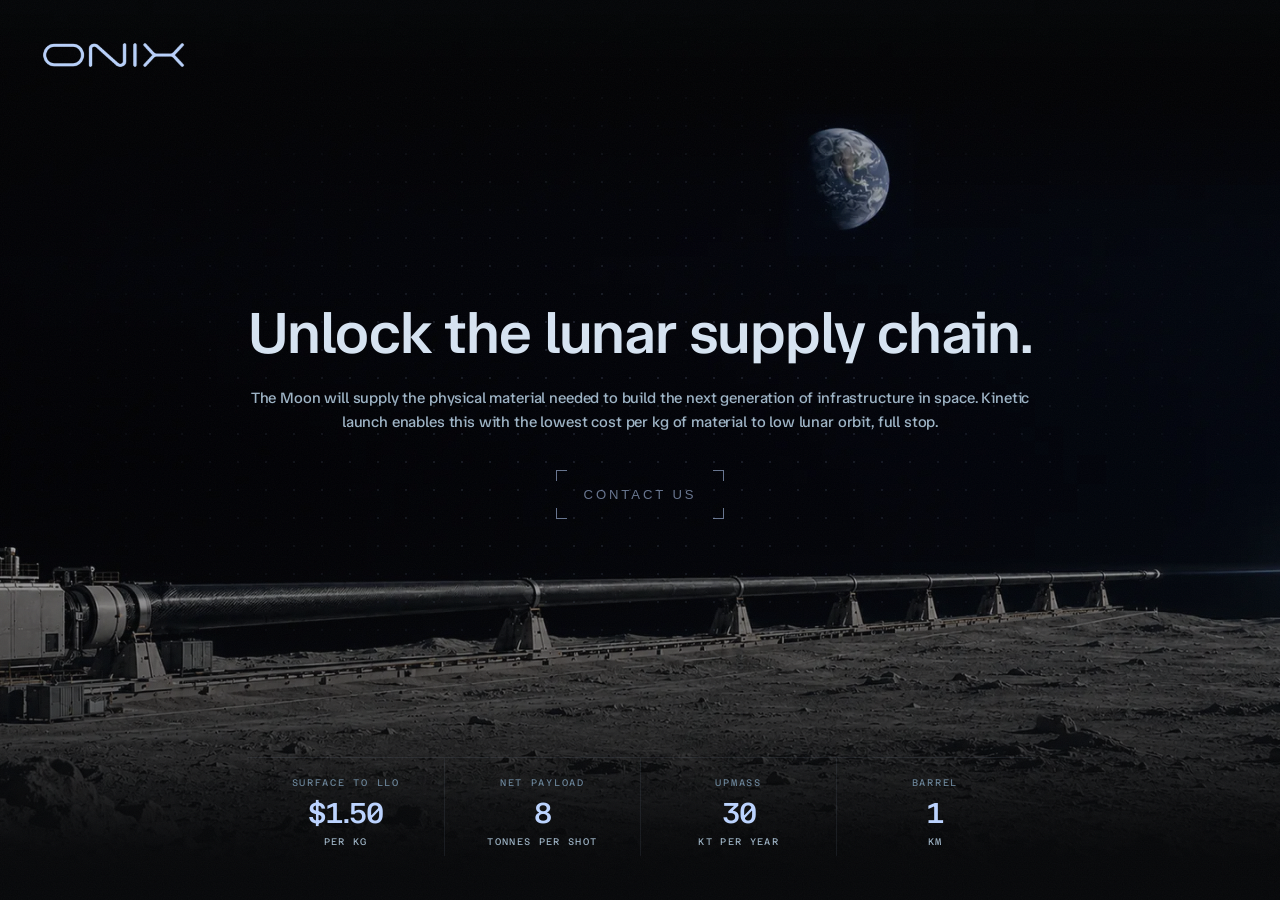
==== index.html @ 610a6900 "Initial Onix public site." ====
<!doctype html>
<html lang="en">
<head>
<meta charset="utf-8" />
<meta name="viewport" content="width=device-width, initial-scale=1" />
<title>Onix Lunar Corp — Unlock the lunar supply chain</title>
<meta name="description" content="The Moon will supply the physical material needed to build the next generation of infrastructure in space. Kinetic launch enables this with the lowest cost per kg of material to low lunar orbit." />
<meta name="theme-color" content="#07080a" />
<link rel="icon" href="assets/favicon.svg" type="image/svg+xml" />
<link rel="icon" href="assets/favicon-32.png" type="image/png" sizes="32x32" />
<link rel="apple-touch-icon" href="assets/favicon-180.png" />
<meta property="og:type" content="website" />
<meta property="og:title" content="Onix Lunar Corp — Unlock the lunar supply chain" />
<meta property="og:description" content="The Moon will supply the physical material needed to build the next generation of infrastructure in space." />
<meta property="og:image" content="assets/og.jpg" />
<meta name="twitter:card" content="summary_large_image" />
<link rel="preconnect" href="https://api.fontshare.com" />
<link rel="preconnect" href="https://cdn.fontshare.com" crossorigin />
<link rel="preconnect" href="https://fonts.googleapis.com" />
<link rel="preconnect" href="https://fonts.gstatic.com" crossorigin />
<link rel="preload" as="image" href="assets/hero-1800.webp" imagesrcset="assets/hero-800.webp 800w, assets/hero-1200.webp 1200w, assets/hero-1800.webp 1800w, assets/hero-2560.webp 2560w" />
<link href="https://api.fontshare.com/v2/css?f[]=switzer@300,400&f[]=satoshi@400,500,700&display=swap" rel="stylesheet" />
<link href="https://fonts.googleapis.com/css2?family=Azeret+Mono:wght@400;500&family=TASA+Orbiter:wght@500;600;700&display=swap" rel="stylesheet" />
<link rel="stylesheet" href="styles.css" />
</head>
<body class="landing">

<div class="grain" aria-hidden="true"></div>

<a class="wordmark" href="/" aria-label="Onix Lunar Corp, home">
  <picture>
    <source type="image/webp" srcset="assets/onix-logo-header.webp" />
    <img class="wordmark-img" src="assets/onix-logo-header.png" width="470" height="96" alt="Onix" />
  </picture>
</a>

<main class="stage">
  <picture class="hero-plate">
    <source type="image/webp"
            srcset="assets/hero-800.webp 800w, assets/hero-1200.webp 1200w, assets/hero-1800.webp 1800w, assets/hero-2560.webp 2560w"
            sizes="100vw" />
    <img src="assets/hero-1800.jpg"
         srcset="assets/hero-800.jpg 800w, assets/hero-1200.jpg 1200w, assets/hero-1800.jpg 1800w, assets/hero-2560.jpg 2560w"
         sizes="100vw"
         alt="A gas gun on the lunar surface. The barrel runs along a ridge. Earth is above the horizon."
         fetchpriority="high" decoding="async" />
  </picture>

  <div class="dot-field" aria-hidden="true"></div>

  <div class="stage-copy">
    <div class="stage-copy-inner">
      <h1 class="hero-title">Unlock the lunar supply chain.</h1>
      <p class="hero-lede">
        The Moon will supply the physical material needed to build the next generation of
        infrastructure in space. Kinetic launch enables this with the lowest cost per kg of
        material to low lunar orbit, full stop.
      </p>
      <button class="signal" type="button" id="open-contact" aria-label="Contact us">
        <span class="signal-frame" aria-hidden="true">
          <span class="c tl"></span><span class="c tr"></span>
          <span class="c bl"></span><span class="c br"></span>
          <span class="e top"></span><span class="e right"></span>
          <span class="e bottom"></span><span class="e left"></span>
        </span>
        <span class="signal-label">Contact us</span>
      </button>
    </div>
  </div>

  <ul class="metrics" id="stat-strip" aria-label="Scale case"></ul>
</main>

<div class="modal" id="contact-modal" hidden>
  <button class="modal-backdrop" type="button" id="close-contact-backdrop" aria-label="Close"></button>
  <div class="modal-panel" role="dialog" aria-modal="true" aria-labelledby="contact-title">
    <button class="modal-close" type="button" id="close-contact" aria-label="Close">
      <svg viewBox="0 0 16 16" aria-hidden="true"><path d="M3 3l10 10M13 3 3 13" /></svg>
    </button>
    <h2 id="contact-title">Contact</h2>

    <form class="form" id="contact-form" name="contact" method="POST" data-netlify="true" netlify-honeypot="bot-field" novalidate>
      <input type="hidden" name="form-name" value="contact" />
      <p class="hp"><label>Leave this empty <input name="bot-field" tabindex="-1" autocomplete="off" /></label></p>

      <div class="field">
        <label for="f-name">Name</label>
        <input id="f-name" name="name" type="text" autocomplete="name" required />
      </div>
      <div class="field">
        <label for="f-email">Email</label>
        <input id="f-email" name="email" type="email" autocomplete="email" required />
      </div>
      <div class="field">
        <label for="f-msg">Message</label>
        <textarea id="f-msg" name="message" rows="3" required placeholder="Your message"></textarea>
      </div>

      <button class="button button-wide" type="submit">
        <span>Send</span>
        <svg viewBox="0 0 16 16" aria-hidden="true"><path d="M2 8h11M9 4l4 4-4 4" /></svg>
      </button>
      <p class="form-note" id="form-note" role="status" aria-live="polite">
        We reply from a company address.
        <a href="privacy.html">Privacy</a>
      </p>
    </form>
  </div>
</div>

<script src="data/site.data.js"></script>
<script src="main.js"></script>
</body>
</html>
---- styles.css ----
/* Onix Lunar Corp — single-viewport landing */

:root {
  --bg: #07080a;
  --hair: rgba(188, 212, 255, 0.08);
  --hair-strong: rgba(188, 212, 255, 0.2);
  /* Icy blue stack — matches the lunar render / deck cools */
  --ink: #d7e4f2;
  --ink-dim: #9eb4c6;
  --ink-faint: #6a8499;
  --ice: #bcd4ff;
  --accent: #ff6a00;
  --sans: "Satoshi", "Avenir Next", "Segoe UI", sans-serif;
  --display: "TASA Orbiter", "Satoshi", sans-serif;
  --signal: "Switzer", "Satoshi", sans-serif;
  --mono: "Azeret Mono", ui-monospace, "Cascadia Mono", monospace;
  --gutter: clamp(18px, 3.5vw, 40px);
  --ease: cubic-bezier(0.16, 1, 0.3, 1);
}

*,
*::before,
*::after { box-sizing: border-box; }

html, body {
  height: 100%;
  margin: 0;
}

html {
  -webkit-text-size-adjust: 100%;
}

body.landing {
  overflow: hidden;
  background: var(--bg);
  color: var(--ink);
  font-family: var(--sans);
  font-size: 16.5px;
  font-weight: 400;
  line-height: 1.55;
  letter-spacing: -0.011em;
  font-feature-settings: "ss01" on, "ss03" on;
  -webkit-font-smoothing: antialiased;
  -moz-osx-font-smoothing: grayscale;
  text-rendering: optimizeLegibility;
}

img, svg { display: block; max-width: 100%; }
::selection { background: rgba(188, 212, 255, 0.22); color: #07080a; }
:focus-visible { outline: 1px solid var(--accent); outline-offset: 3px; }

.grain {
  position: fixed;
  inset: 0;
  z-index: 40;
  pointer-events: none;
  opacity: 0.038;
  background-image: url("data:image/svg+xml,%3Csvg xmlns='http://www.w3.org/2000/svg' width='160' height='160'%3E%3Cfilter id='n'%3E%3CfeTurbulence type='fractalNoise' baseFrequency='0.85' numOctaves='3' stitchTiles='stitch'/%3E%3C/filter%3E%3Crect width='160' height='160' filter='url(%23n)'/%3E%3C/svg%3E");
}

/* ── Logo — custom ONIX wordmark, far left ───────────────── */

.wordmark {
  position: fixed;
  top: var(--gutter);
  left: var(--gutter);
  z-index: 30;
  display: inline-flex;
  align-items: center;
  text-decoration: none;
  color: var(--ink);
}

.wordmark-img {
  display: block;
  height: clamp(22px, 2.6vw, 30px);
  width: auto;
  max-width: min(42vw, 220px);
}

/* ── Stage ───────────────────────────────────────────────── */

.stage {
  position: relative;
  display: flex;
  flex-direction: column;
  height: 100svh;
  height: 100dvh;
  isolation: isolate;
}

.hero-plate {
  position: absolute;
  inset: 0;
  z-index: -1;
}

.hero-plate img {
  width: 100%;
  height: 100%;
  object-fit: cover;
  object-position: 50% 42%;
}

.hero-plate::after {
  content: "";
  position: absolute;
  inset: 0;
  background:
    linear-gradient(to top, var(--bg) 0%, rgba(7, 8, 10, 0.72) 14%, rgba(7, 8, 10, 0.18) 48%, rgba(7, 8, 10, 0.38) 100%);
}

.dot-field {
  position: absolute;
  inset: 0;
  z-index: 0;
  pointer-events: none;
  opacity: 0.22;
  background-image: radial-gradient(circle, rgba(188, 212, 255, 0.55) 0.7px, transparent 0.8px);
  background-size: 28px 28px;
  background-position: 0 0;
  mask-image: radial-gradient(ellipse 70% 60% at 50% 45%, black 20%, transparent 75%);
  -webkit-mask-image: radial-gradient(ellipse 70% 60% at 50% 45%, black 20%, transparent 75%);
  animation: dot-breathe 9s ease-in-out infinite;
}

@keyframes dot-breathe {
  0%, 100% { opacity: 0.12; }
  50% { opacity: 0.28; }
}

.stage-copy {
  position: relative;
  z-index: 1;
  flex: 1;
  display: flex;
  flex-direction: column;
  align-items: center;
  justify-content: center;
  text-align: center;
  padding: calc(var(--gutter) + 48px) var(--gutter) 24px;
  animation: rise 0.9s var(--ease) both;
}

.stage-copy-inner {
  display: flex;
  flex-direction: column;
  align-items: center;
  width: fit-content;
  max-width: 100%;
}

.hero-title {
  margin: 0;
  font-family: var(--display);
  font-size: clamp(1.7rem, 4.6vw, 3.75rem);
  font-weight: 600;
  line-height: 1.08;
  letter-spacing: -0.02em;
  white-space: nowrap;
  color: var(--ink);
}

.hero-lede {
  /* width:0 / min-width:100% — wrap to title width; do not widen the block */
  margin: 22px 0 0;
  width: 0;
  min-width: 100%;
  font-family: var(--display);
  font-size: clamp(0.95rem, 1.15vw, 1.05rem);
  font-weight: 500;
  line-height: 1.55;
  color: var(--ink-dim);
  letter-spacing: -0.01em;
  animation: rise 0.9s var(--ease) 0.08s both;
}

.stage-copy .signal {
  margin-top: 36px;
  animation: rise 0.9s var(--ease) 0.16s both;
}

/* ── Metrics — single bottom row ─────────────────────────── */

.metrics {
  position: relative;
  z-index: 1;
  display: grid;
  grid-template-columns: repeat(4, minmax(0, 1fr));
  gap: 0;
  width: var(--band, min(720px, calc(100% - var(--gutter) * 2)));
  margin: 0 auto;
  padding: 0 0 calc(var(--gutter) + 4px);
  list-style: none;
  border-top: 1px solid var(--hair);
  animation: rise 0.9s var(--ease) 0.22s both;
}

.metrics li {
  min-width: 0;
  padding: 18px 14px 6px;
  border: 0;
  text-align: center;
}

.metrics li + li {
  border-left: 1px solid var(--hair);
}

.stat-label {
  display: block;
  font-family: var(--mono);
  font-size: 0.6rem;
  text-transform: uppercase;
  letter-spacing: 0.18em;
  color: var(--ink-faint);
}

.stat-value {
  display: block;
  margin-top: 8px;
  font-family: var(--display);
  font-size: clamp(1.4rem, 2.3vw, 1.95rem);
  font-weight: 600;
  letter-spacing: -0.03em;
  line-height: 1;
  font-variant-numeric: tabular-nums;
  color: var(--ice);
}

.stat-unit {
  display: block;
  margin-top: 7px;
  font-family: var(--mono);
  font-size: 0.6rem;
  text-transform: uppercase;
  letter-spacing: 0.14em;
  color: var(--ink-dim);
}

@keyframes rise {
  from { opacity: 0; transform: translateY(14px); }
  to { opacity: 1; transform: none; }
}

/* ── Signal CTA — crop marks, type only ──────────────────── */

.signal {
  --signal-line: 1px;
  --signal-ink: rgba(188, 212, 255, 0.55);
  position: relative;
  display: inline-flex;
  align-items: center;
  justify-content: center;
  margin: 0;
  padding: 18px 28px;
  border: 0;
  background: transparent;
  color: var(--ink);
  cursor: pointer;
}

.signal-frame {
  position: absolute;
  inset: 0;
  pointer-events: none;
}

.signal-frame .c {
  position: absolute;
  width: 11px;
  height: 11px;
  border-color: var(--signal-ink);
  border-style: solid;
  border-width: 0;
}

.signal-frame .tl { top: 0; left: 0; border-top-width: var(--signal-line); border-left-width: var(--signal-line); }
.signal-frame .tr { top: 0; right: 0; border-top-width: var(--signal-line); border-right-width: var(--signal-line); }
.signal-frame .bl { bottom: 0; left: 0; border-bottom-width: var(--signal-line); border-left-width: var(--signal-line); }
.signal-frame .br { bottom: 0; right: 0; border-bottom-width: var(--signal-line); border-right-width: var(--signal-line); }

/* Mid-edges: same 1px ink; length only changes */
.signal-frame .e {
  position: absolute;
  background: var(--signal-ink);
  transition: width 0.45s var(--ease), height 0.45s var(--ease);
}

.signal-frame .e.top,
.signal-frame .e.bottom {
  left: 50%;
  width: 0;
  height: var(--signal-line);
  transform: translateX(-50%);
}

.signal-frame .e.left,
.signal-frame .e.right {
  top: 50%;
  width: var(--signal-line);
  height: 0;
  transform: translateY(-50%);
}

.signal-frame .e.top { top: 0; }
.signal-frame .e.bottom { bottom: 0; }
.signal-frame .e.left { left: 0; }
.signal-frame .e.right { right: 0; }

.signal-label {
  position: relative;
  font-family: var(--signal);
  font-size: 0.82rem;
  font-weight: 300;
  letter-spacing: 0.22em;
  text-transform: uppercase;
  line-height: 1;
  color: var(--signal-ink);
  transition: color 0.3s var(--ease);
}

.signal:hover .signal-frame .e.top,
.signal:hover .signal-frame .e.bottom,
.signal:focus-visible .signal-frame .e.top,
.signal:focus-visible .signal-frame .e.bottom {
  width: calc(100% - 22px);
}

.signal:hover .signal-frame .e.left,
.signal:hover .signal-frame .e.right,
.signal:focus-visible .signal-frame .e.left,
.signal:focus-visible .signal-frame .e.right {
  height: calc(100% - 22px);
}

.signal:hover .signal-label,
.signal:focus-visible .signal-label {
  color: var(--ice);
}

.signal:focus-visible {
  outline: 1px solid var(--ice);
  outline-offset: 6px;
}

/* Form submit — quiet ice outline, shared system */
.button {
  display: inline-flex;
  align-items: center;
  gap: 11px;
  padding: 12px 20px;
  border: 1px solid rgba(188, 212, 255, 0.28);
  border-radius: 2px;
  background: rgba(188, 212, 255, 0.04);
  color: var(--ink);
  font-family: var(--sans);
  font-size: 0.9rem;
  font-weight: 500;
  letter-spacing: 0.02em;
  text-decoration: none;
  cursor: pointer;
  box-shadow: none;
  transition: color 0.3s var(--ease), border-color 0.3s var(--ease), background 0.3s var(--ease);
}

.button svg {
  width: 14px;
  height: 14px;
  fill: none;
  stroke: currentColor;
  stroke-width: 1.5;
  stroke-linecap: round;
  stroke-linejoin: round;
  transition: transform 0.35s var(--ease);
}

.button:hover {
  color: var(--ice);
  border-color: rgba(188, 212, 255, 0.55);
  background: rgba(188, 212, 255, 0.08);
  filter: none;
}

.button:hover svg { transform: translateX(3px); }
.button[disabled] { opacity: 0.55; cursor: default; }
.button-wide { width: 100%; justify-content: center; margin-top: 8px; }

/* ── Modal ───────────────────────────────────────────────── */

.modal[hidden] { display: none; }

.modal {
  position: fixed;
  inset: 0;
  z-index: 50;
  display: grid;
  place-items: center;
  padding: var(--gutter);
}

.modal-backdrop {
  position: absolute;
  inset: 0;
  border: 0;
  background: rgba(4, 5, 7, 0.72);
  backdrop-filter: blur(8px);
  cursor: pointer;
}

.modal-panel {
  position: relative;
  z-index: 1;
  width: min(420px, 100%);
  padding: 32px 28px 26px;
  background: #0c0e12;
  border: 1px solid var(--hair-strong);
  border-radius: 3px;
  box-shadow: 0 30px 80px rgba(0, 0, 0, 0.55);
  animation: modal-in 0.45s var(--ease);
}

@keyframes modal-in {
  from { opacity: 0; transform: translateY(10px) scale(0.98); }
  to { opacity: 1; transform: none; }
}

.modal-close {
  position: absolute;
  top: 14px;
  right: 14px;
  width: 32px;
  height: 32px;
  display: grid;
  place-items: center;
  border: 0;
  background: transparent;
  color: var(--ink-dim);
  cursor: pointer;
}

.modal-close svg {
  width: 14px;
  height: 14px;
  fill: none;
  stroke: currentColor;
  stroke-width: 1.6;
  stroke-linecap: round;
}

.modal-close:hover { color: var(--ink); }

.modal-panel h2 {
  margin: 0 28px 22px 0;
  font-size: 1.35rem;
  font-weight: 700;
  letter-spacing: -0.03em;
}

.hp { position: absolute; left: -9999px; }

.field { margin-bottom: 22px; }

.field label {
  display: block;
  margin-bottom: 8px;
  font-family: var(--mono);
  font-size: 0.64rem;
  text-transform: uppercase;
  letter-spacing: 0.18em;
  color: var(--ink-faint);
  transition: color 0.3s var(--ease);
}

.field:focus-within label { color: var(--accent); }

.field input,
.field textarea {
  width: 100%;
  padding: 8px 2px;
  border: 0;
  border-bottom: 1px solid var(--hair-strong);
  background: transparent;
  color: var(--ink);
  font-family: var(--sans);
  font-size: 1rem;
  line-height: 1.5;
  caret-color: var(--accent);
  border-radius: 0;
  transition: border-color 0.3s var(--ease);
}

.field textarea { resize: vertical; min-height: 72px; }

.field input:focus,
.field textarea:focus {
  outline: none;
  border-bottom-color: var(--accent);
}

.field input::placeholder,
.field textarea::placeholder { color: var(--ink-faint); }

.field input[aria-invalid="true"],
.field textarea[aria-invalid="true"] { border-bottom-color: #e0553c; }

.form-note {
  margin: 16px 0 0;
  font-family: var(--mono);
  font-size: 0.64rem;
  text-transform: uppercase;
  letter-spacing: 0.12em;
  color: var(--ink-faint);
}

.form-note a {
  color: var(--ink-dim);
  text-decoration: none;
  border-bottom: 1px solid var(--hair-strong);
}

.form-note a:hover { color: var(--ink); border-bottom-color: var(--accent); }
.form-note.is-error { color: #e0553c; }
.form-note.is-done { color: var(--accent); }

body.modal-open { overflow: hidden; }

/* ── Narrow ──────────────────────────────────────────────── */

@media (max-width: 820px) {
  .hero-title {
    white-space: normal;
    text-wrap: balance;
    font-size: clamp(1.55rem, 7vw, 2.2rem);
    max-width: 14ch;
  }

  .stage-copy-inner {
    width: min(100%, 22rem);
  }

  .metrics {
    grid-template-columns: repeat(2, minmax(0, 1fr));
  }

  .metrics li:nth-child(3) {
    border-left: 0;
  }

  .metrics li:nth-child(n + 3) {
    border-top: 1px solid var(--hair);
  }

  .hero-plate img { object-position: 28% 55%; }
}

@media (max-width: 480px) {
  .stage-copy { padding-top: calc(var(--gutter) + 48px); }
  .hero-lede { font-size: 0.95rem; }
  .stat-value { font-size: 1.4rem; }
}

@media (prefers-reduced-motion: reduce) {
  .modal-panel,
  .stage-copy,
  .hero-lede,
  .stage-copy .signal,
  .metrics { animation: none; }
  .dot-field {
    animation: none;
    opacity: 0.18;
  }
  .button, .button svg,
  .signal-frame .e, .signal-label { transition: none; }
}

/* ── Privacy page ────────────────────────────────────────── */

body:not(.landing) {
  overflow: auto;
  background: var(--bg);
  color: var(--ink);
  font-family: var(--sans);
  font-size: 16.5px;
  line-height: 1.62;
  letter-spacing: -0.011em;
  -webkit-font-smoothing: antialiased;
}

body:not(.landing) .wordmark {
  position: fixed;
  top: var(--gutter);
  left: var(--gutter);
}

.legal-page {
  padding: 120px var(--gutter) 80px;
  min-height: 100svh;
}

.legal-inner { max-width: 58ch; margin: 0 auto; }

.section-index {
  margin: 0 0 22px;
  font-family: var(--mono);
  font-size: 0.7rem;
  text-transform: uppercase;
  letter-spacing: 0.2em;
  color: var(--ink-faint);
}

.section-index span { color: var(--accent); }

.section-title {
  margin: 0;
  font-family: var(--display);
  font-size: clamp(1.7rem, 3.2vw, 2.4rem);
  font-weight: 600;
  letter-spacing: -0.03em;
  line-height: 1.05;
}

.legal-body { margin-top: 32px; }

.legal-body p {
  margin: 0 0 1.1em;
  color: var(--ink-dim);
}

.legal-updated {
  margin-top: 2em !important;
  font-family: var(--mono);
  font-size: 0.66rem !important;
  text-transform: uppercase;
  letter-spacing: 0.14em;
  color: var(--ink-faint) !important;
}

.legal-back { margin-top: 40px; }

.link-quiet {
  color: var(--ink-dim);
  text-decoration: none;
  border-bottom: 1px solid var(--hair-strong);
}

.link-quiet:hover { color: var(--ink); border-bottom-color: var(--accent); }

.site-footer {
  padding: 28px var(--gutter) 40px;
  border-top: 1px solid var(--hair);
}

.footer-inner {
  display: flex;
  align-items: center;
  justify-content: space-between;
  gap: 16px;
  max-width: 1100px;
  margin: 0 auto;
}

.wordmark-small .wordmark-img { height: 18px; }

body:not(.landing) .wordmark-small {
  position: static;
}

.footer-note {
  margin: 0;
  font-family: var(--mono);
  font-size: 0.64rem;
  text-transform: uppercase;
  letter-spacing: 0.12em;
  color: var(--ink-faint);
}

.footer-note a {
  color: var(--ink-dim);
  text-decoration: none;
}

.footer-note a:hover { color: var(--ink); }

.site-header { display: none; }
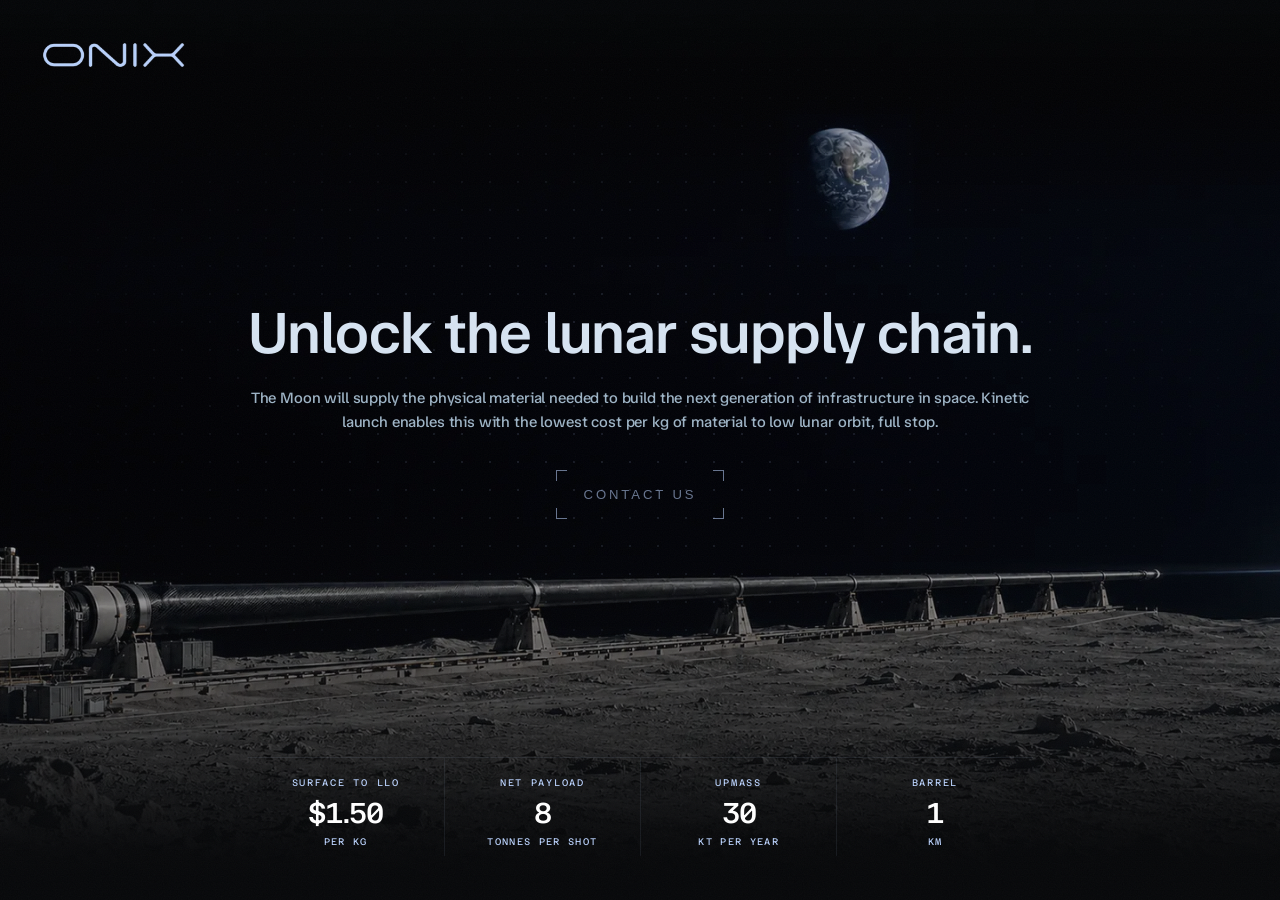
==== commit 24e3a8e1: "changed text color" ====
--- a/index.html
+++ b/index.html
@@ -58,8 +58,10 @@
       </p>
       <button class="signal" type="button" id="open-contact" aria-label="Contact us">
         <span class="signal-frame" aria-hidden="true">
-          <span class="c tl"></span><span class="c tr"></span>
-          <span class="c bl"></span><span class="c br"></span>
+          <span class="tick ht tl"></span><span class="tick vt tl"></span>
+          <span class="tick ht tr"></span><span class="tick vt tr"></span>
+          <span class="tick ht bl"></span><span class="tick vt bl"></span>
+          <span class="tick ht br"></span><span class="tick vt br"></span>
           <span class="e top"></span><span class="e right"></span>
           <span class="e bottom"></span><span class="e left"></span>
         </span>
@@ -79,7 +81,7 @@
     </button>
     <h2 id="contact-title">Contact</h2>
 
-    <form class="form" id="contact-form" name="contact" method="POST" data-netlify="true" netlify-honeypot="bot-field" novalidate>
+    <form class="form" id="contact-form" name="contact" method="POST" action="/form.html" data-netlify="true" netlify netlify-honeypot="bot-field" novalidate>
       <input type="hidden" name="form-name" value="contact" />
       <p class="hp"><label>Leave this empty <input name="bot-field" tabindex="-1" autocomplete="off" /></label></p>
 
--- a/styles.css
+++ b/styles.css
@@ -214,7 +214,7 @@
   font-size: 0.6rem;
   text-transform: uppercase;
   letter-spacing: 0.18em;
-  color: var(--ink-faint);
+  color: var(--ice);
 }
 
 .stat-value {
@@ -226,7 +226,7 @@
   letter-spacing: -0.03em;
   line-height: 1;
   font-variant-numeric: tabular-nums;
-  color: var(--ice);
+  color: #ffffff;
 }
 
 .stat-unit {
@@ -236,7 +236,7 @@
   font-size: 0.6rem;
   text-transform: uppercase;
   letter-spacing: 0.14em;
-  color: var(--ink-dim);
+  color: var(--ice);
 }
 
 @keyframes rise {
@@ -248,7 +248,11 @@
 
 .signal {
   --signal-line: 1px;
+  --signal-corner: 11px;
+  --signal-overlap: 1px;
+  --signal-mid: calc(100% - 2 * (var(--signal-corner) - var(--signal-overlap)));
   --signal-ink: rgba(188, 212, 255, 0.55);
+  --signal-stroke: #bcd4ff;
   position: relative;
   display: inline-flex;
   align-items: center;
@@ -265,49 +269,94 @@
   position: absolute;
   inset: 0;
   pointer-events: none;
-}
-
-.signal-frame .c {
+  opacity: 0.55;
+}
+
+/*
+  Corner ticks and mid-edges share the SAME top/left formulas.
+  Bottom horizontal tick and .e.bottom both use top: calc(100% - 1px).
+*/
+.signal-frame .tick {
   position: absolute;
-  width: 11px;
-  height: 11px;
-  border-color: var(--signal-ink);
-  border-style: solid;
-  border-width: 0;
-}
-
-.signal-frame .tl { top: 0; left: 0; border-top-width: var(--signal-line); border-left-width: var(--signal-line); }
-.signal-frame .tr { top: 0; right: 0; border-top-width: var(--signal-line); border-right-width: var(--signal-line); }
-.signal-frame .bl { bottom: 0; left: 0; border-bottom-width: var(--signal-line); border-left-width: var(--signal-line); }
-.signal-frame .br { bottom: 0; right: 0; border-bottom-width: var(--signal-line); border-right-width: var(--signal-line); }
-
-/* Mid-edges: same 1px ink; length only changes */
+  background: var(--signal-stroke);
+}
+
+.signal-frame .tick.ht {
+  width: var(--signal-corner);
+  height: var(--signal-line);
+}
+
+.signal-frame .tick.vt {
+  width: var(--signal-line);
+  height: var(--signal-corner);
+}
+
+.signal-frame .tick.ht.tl { top: 0; left: 0; }
+.signal-frame .tick.vt.tl { top: 0; left: 0; }
+
+.signal-frame .tick.ht.tr {
+  top: 0;
+  left: calc(100% - var(--signal-corner));
+}
+.signal-frame .tick.vt.tr {
+  top: 0;
+  left: calc(100% - var(--signal-line));
+}
+
+.signal-frame .tick.ht.bl {
+  top: calc(100% - var(--signal-line));
+  left: 0;
+}
+.signal-frame .tick.vt.bl {
+  top: calc(100% - var(--signal-corner));
+  left: 0;
+}
+
+.signal-frame .tick.ht.br {
+  top: calc(100% - var(--signal-line));
+  left: calc(100% - var(--signal-corner));
+}
+.signal-frame .tick.vt.br {
+  top: calc(100% - var(--signal-corner));
+  left: calc(100% - var(--signal-line));
+}
+
+/* Mid-edges: grow clockwise; overlap ticks by 1px. No scale on bottom/top Y. */
 .signal-frame .e {
   position: absolute;
-  background: var(--signal-ink);
+  background: var(--signal-stroke);
   transition: width 0.45s var(--ease), height 0.45s var(--ease);
 }
 
-.signal-frame .e.top,
-.signal-frame .e.bottom {
-  left: 50%;
+.signal-frame .e.top {
+  top: 0; /* same as .tick.ht.tl / .tr */
+  left: calc(var(--signal-corner) - var(--signal-overlap));
+  height: var(--signal-line);
   width: 0;
-  height: var(--signal-line);
-  transform: translateX(-50%);
-}
-
-.signal-frame .e.left,
+}
+
 .signal-frame .e.right {
-  top: 50%;
+  top: calc(var(--signal-corner) - var(--signal-overlap));
+  left: calc(100% - var(--signal-line)); /* same as .tick.vt.tr */
   width: var(--signal-line);
   height: 0;
-  transform: translateY(-50%);
-}
-
-.signal-frame .e.top { top: 0; }
-.signal-frame .e.bottom { bottom: 0; }
-.signal-frame .e.left { left: 0; }
-.signal-frame .e.right { right: 0; }
+}
+
+.signal-frame .e.bottom {
+  top: calc(100% - var(--signal-line)); /* same as .tick.ht.bl / .br */
+  right: calc(var(--signal-corner) - var(--signal-overlap));
+  left: auto;
+  height: var(--signal-line);
+  width: 0;
+}
+
+.signal-frame .e.left {
+  left: 0; /* same as .tick.vt.tl / .bl */
+  bottom: calc(var(--signal-corner) - var(--signal-overlap));
+  top: auto;
+  width: var(--signal-line);
+  height: 0;
+}
 
 .signal-label {
   position: relative;
@@ -322,17 +371,17 @@
 }
 
 .signal:hover .signal-frame .e.top,
+.signal:focus-visible .signal-frame .e.top,
 .signal:hover .signal-frame .e.bottom,
-.signal:focus-visible .signal-frame .e.top,
 .signal:focus-visible .signal-frame .e.bottom {
-  width: calc(100% - 22px);
-}
-
+  width: var(--signal-mid);
+}
+
+.signal:hover .signal-frame .e.right,
+.signal:focus-visible .signal-frame .e.right,
 .signal:hover .signal-frame .e.left,
-.signal:hover .signal-frame .e.right,
-.signal:focus-visible .signal-frame .e.left,
-.signal:focus-visible .signal-frame .e.right {
-  height: calc(100% - 22px);
+.signal:focus-visible .signal-frame .e.left {
+  height: var(--signal-mid);
 }
 
 .signal:hover .signal-label,
@@ -551,8 +600,64 @@
   .metrics li:nth-child(n + 3) {
     border-top: 1px solid var(--hair);
   }
-
-  .hero-plate img { object-position: 28% 55%; }
+}
+
+/* Portrait phones: wide hero is cropped hard — keep Earth + barrel in frame. */
+@media (orientation: portrait) and (max-width: 820px) {
+  .hero-plate img {
+    object-position: 42% 36%;
+  }
+
+  .hero-plate::after {
+    background:
+      linear-gradient(to top, var(--bg) 0%, rgba(7, 8, 10, 0.78) 16%, rgba(7, 8, 10, 0.28) 48%, rgba(7, 8, 10, 0.42) 100%);
+  }
+
+  .stage-copy {
+    padding-top: calc(var(--gutter) + 64px);
+    padding-bottom: 12px;
+  }
+}
+
+/* Phone landscape: short viewport — tighten stack so copy + metrics fit. */
+@media (orientation: landscape) and (max-height: 480px) {
+  .hero-plate img {
+    object-position: 50% 40%;
+  }
+
+  .stage-copy {
+    padding-top: calc(var(--gutter) + 36px);
+    padding-bottom: 8px;
+  }
+
+  .hero-lede {
+    margin-top: 12px;
+    display: -webkit-box;
+    -webkit-line-clamp: 3;
+    -webkit-box-orient: vertical;
+    overflow: hidden;
+  }
+
+  .stage-copy .signal {
+    margin-top: 18px;
+  }
+
+  .metrics {
+    grid-template-columns: repeat(4, minmax(0, 1fr));
+    padding-bottom: 8px;
+  }
+
+  .metrics li:nth-child(n + 3) {
+    border-top: 0;
+  }
+
+  .metrics li:nth-child(3) {
+    border-left: 1px solid var(--hair);
+  }
+
+  .stat-value {
+    font-size: 1.15rem;
+  }
 }
 
 @media (max-width: 480px) {
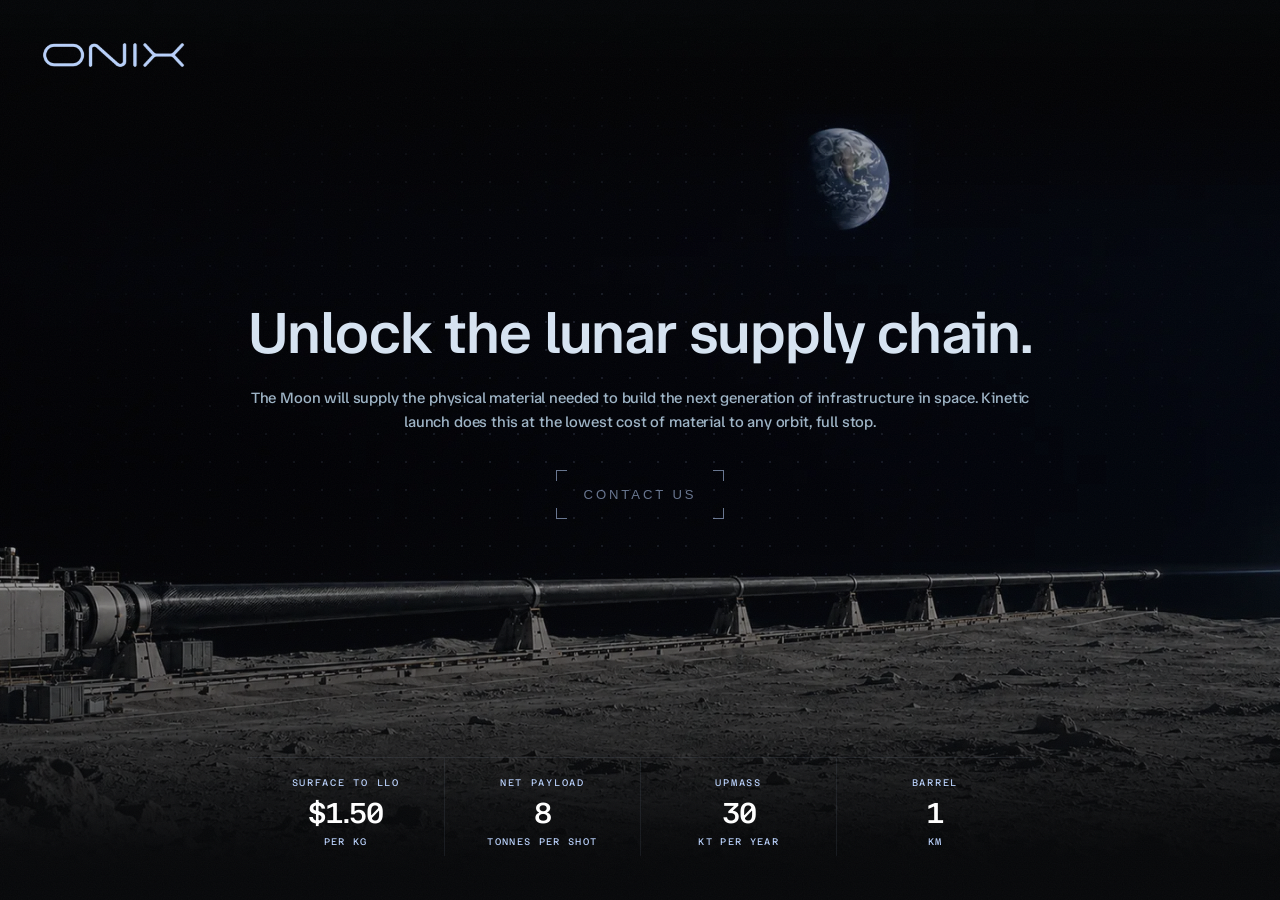
==== commit 793c4697: "changed text color" ====
--- a/index.html
+++ b/index.html
@@ -4,7 +4,7 @@
 <meta charset="utf-8" />
 <meta name="viewport" content="width=device-width, initial-scale=1" />
 <title>Onix Lunar Corp — Unlock the lunar supply chain</title>
-<meta name="description" content="The Moon will supply the physical material needed to build the next generation of infrastructure in space. Kinetic launch enables this with the lowest cost per kg of material to low lunar orbit." />
+<meta name="description" content="The Moon will supply the physical material needed to build the next generation of infrastructure in space. Kinetic launch does this at the lowest cost of material to any orbit." />
 <meta name="theme-color" content="#07080a" />
 <link rel="icon" href="assets/favicon.svg" type="image/svg+xml" />
 <link rel="icon" href="assets/favicon-32.png" type="image/png" sizes="32x32" />
@@ -53,8 +53,8 @@
       <h1 class="hero-title">Unlock the lunar supply chain.</h1>
       <p class="hero-lede">
         The Moon will supply the physical material needed to build the next generation of
-        infrastructure in space. Kinetic launch enables this with the lowest cost per kg of
-        material to low lunar orbit, full stop.
+        infrastructure in space. Kinetic launch does this at the lowest cost of material to
+        any orbit, full stop.
       </p>
       <button class="signal" type="button" id="open-contact" aria-label="Contact us">
         <span class="signal-frame" aria-hidden="true">
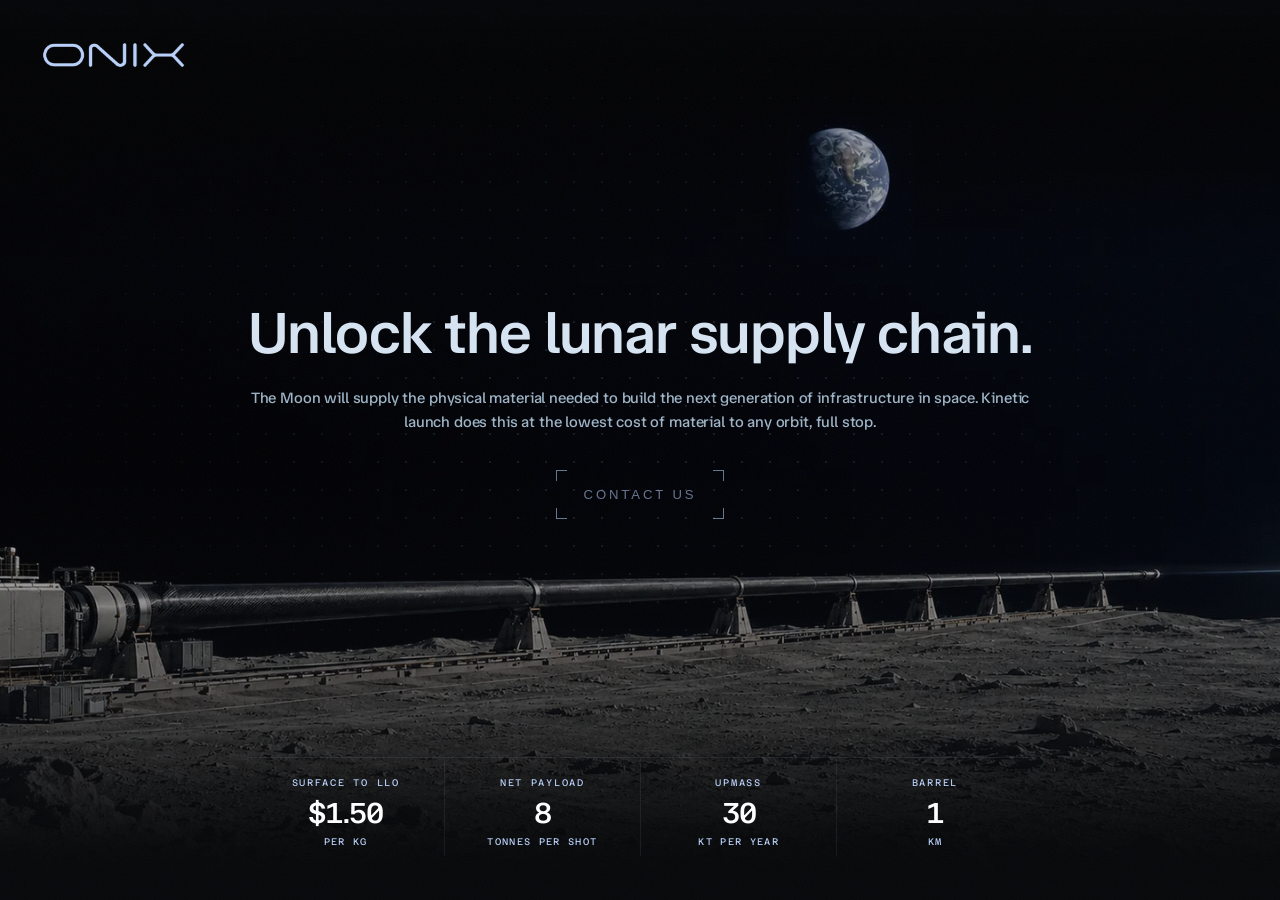
==== commit 958e1111: "Send the contact form through Formspree on GitHub Pages. Co-authored-by: Cursor <cursoragent@cursor." ====
--- a/index.html
+++ b/index.html
@@ -81,9 +81,8 @@
     </button>
     <h2 id="contact-title">Contact</h2>
 
-    <form class="form" id="contact-form" name="contact" method="POST" action="/form.html" data-netlify="true" netlify netlify-honeypot="bot-field" novalidate>
-      <input type="hidden" name="form-name" value="contact" />
-      <p class="hp"><label>Leave this empty <input name="bot-field" tabindex="-1" autocomplete="off" /></label></p>
+    <form class="form" id="contact-form" name="contact" method="POST" novalidate>
+      <p class="hp"><label>Leave this empty <input name="_gotcha" tabindex="-1" autocomplete="off" /></label></p>
 
       <div class="field">
         <label for="f-name">Name</label>
